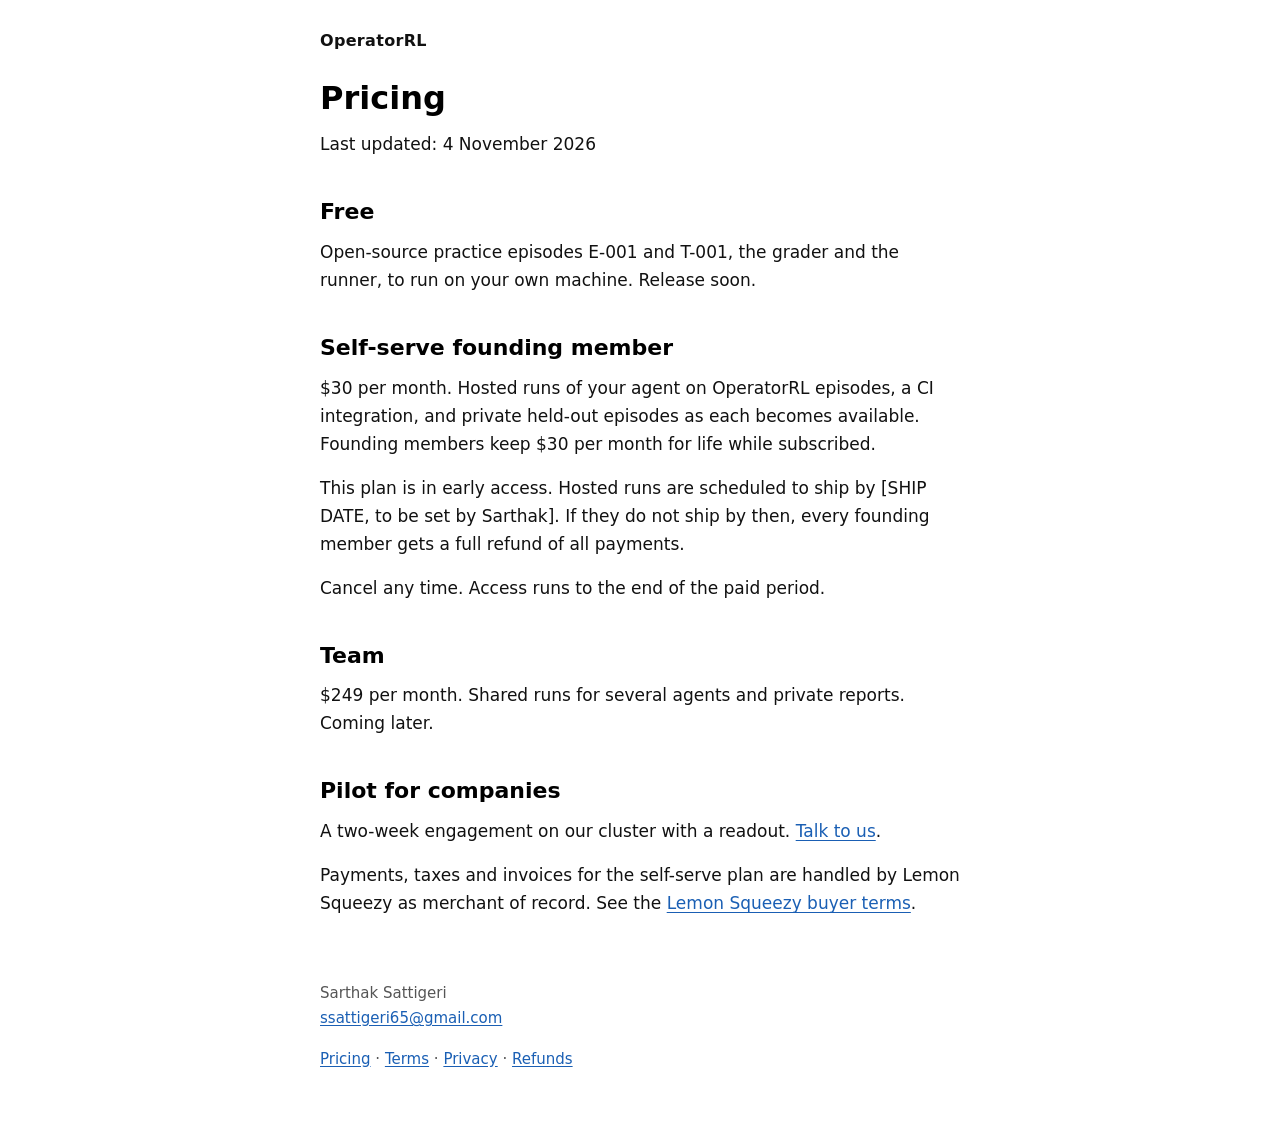
==== docs/pricing.html @ 85867a47 "OperatorRL website" ====
<!DOCTYPE html>
<html lang="en">
<head>
  <meta charset="utf-8">
  <meta name="viewport" content="width=device-width, initial-scale=1">
  <title>Pricing - OperatorRL</title>
  <meta name="description" content="OperatorRL plans: free open-source practice, a self-serve founding member plan, team access and a company pilot.">
  <link rel="stylesheet" href="style.css">
</head>
<body>
  <header>
    <p class="brand"><a href="index.html">OperatorRL</a></p>
  </header>

  <main>
    <h1>Pricing</h1>
    <p>Last updated: 4 November 2026</p>

    <h2>Free</h2>
    <p>Open-source practice episodes E-001 and T-001, the grader and the runner, to run on your own machine. Release soon.</p>

    <h2>Self-serve founding member</h2>
    <p>$30 per month. Hosted runs of your agent on OperatorRL episodes, a CI integration, and private held-out episodes as each becomes available. Founding members keep $30 per month for life while subscribed.</p>
    <p>This plan is in early access. Hosted runs are scheduled to ship by [SHIP DATE, to be set by Sarthak]. If they do not ship by then, every founding member gets a full refund of all payments.</p>
    <p>Cancel any time. Access runs to the end of the paid period.</p>

    <h2>Team</h2>
    <p>$249 per month. Shared runs for several agents and private reports. Coming later.</p>

    <h2>Pilot for companies</h2>
    <p>A two-week engagement on our cluster with a readout. <a href="mailto:ssattigeri65@gmail.com?subject=OperatorRL%20pilot">Talk to us</a>.</p>

    <p>Payments, taxes and invoices for the self-serve plan are handled by Lemon Squeezy as merchant of record. See the <a href="https://www.lemonsqueezy.com/buyer-terms">Lemon Squeezy buyer terms</a>.</p>
  </main>

  <footer>
    <p>Sarthak Sattigeri<br><a href="mailto:ssattigeri65@gmail.com">ssattigeri65@gmail.com</a></p>
    <p><a href="pricing.html">Pricing</a> · <a href="terms.html">Terms</a> · <a href="privacy.html">Privacy</a> · <a href="refunds.html">Refunds</a></p>
  </footer>
</body>
</html>
---- docs/style.css ----
:root {
  --accent: #1a5fb4;
  --text: #111;
  --muted: #555;
}

html {
  -webkit-text-size-adjust: 100%;
}

body {
  margin: 0;
  font-family: system-ui, -apple-system, "Segoe UI", Roboto, Helvetica, Arial, sans-serif;
  color: var(--text);
  background: #fff;
  font-size: 1.0625rem;
  line-height: 1.65;
}

header,
main,
footer {
  max-width: 40rem;
  margin-left: auto;
  margin-right: auto;
  padding-left: 1.25rem;
  padding-right: 1.25rem;
}

header {
  padding-top: 1.75rem;
}

.brand {
  margin: 0;
  font-weight: 600;
  font-size: 1rem;
  letter-spacing: 0.02em;
}

.brand a {
  color: inherit;
  text-decoration: none;
}

main {
  padding-top: 1.5rem;
  padding-bottom: 3rem;
}

footer {
  padding-bottom: 3rem;
  color: var(--muted);
  font-size: 0.9375rem;
}

h1,
h2,
h3 {
  color: #000;
  line-height: 1.25;
  font-weight: 650;
}

h1 {
  font-size: 2rem;
  margin: 0 0 0.75rem;
}

h2 {
  font-size: 1.375rem;
  margin: 2.5rem 0 0.75rem;
}

h3 {
  font-size: 1.0625rem;
  margin: 1.5rem 0 0.5rem;
}

p {
  margin: 0 0 1rem;
}

.lede {
  font-size: 1.125rem;
  line-height: 1.5;
}

a {
  color: var(--accent);
  text-decoration: underline;
  text-underline-offset: 0.15em;
}

a:hover {
  color: #0f4178;
}

a:focus-visible {
  outline: 2px solid var(--accent);
  outline-offset: 2px;
}

.button {
  display: inline-block;
  background: var(--accent);
  color: #fff;
  padding: 0.7rem 1.1rem;
  border-radius: 4px;
  font-weight: 600;
  text-decoration: none;
  line-height: 1.2;
}

.button:hover {
  background: #0f4178;
  color: #fff;
}

.button:focus-visible {
  outline: 2px solid var(--accent);
  outline-offset: 2px;
}

ul,
ol {
  margin: 0 0 1rem;
  padding-left: 1.5rem;
}

li {
  margin: 0 0 0.4rem;
}

table {
  width: 100%;
  border-collapse: collapse;
  margin: 0 0 1rem;
  font-size: 0.9375rem;
}

th,
td {
  border: 1px solid #ccc;
  padding: 0.4rem 0.6rem;
  text-align: left;
  vertical-align: top;
}

th {
  font-weight: 600;
}

code {
  font-family: ui-monospace, SFMono-Regular, Menlo, Consolas, monospace;
  font-size: 0.9em;
}

pre {
  font-family: ui-monospace, SFMono-Regular, Menlo, Consolas, monospace;
  font-size: 0.875rem;
  line-height: 1.5;
  white-space: pre-wrap;
  overflow-x: auto;
  background: #f5f5f5;
  padding: 0.75rem;
  border-radius: 4px;
  margin: 0 0 1rem;
}

pre code {
  font-size: inherit;
}

small {
  font-size: 0.875rem;
  color: var(--muted);
}

.muted {
  color: var(--muted);
}

.pass {
  color: #0a7a33;
  font-weight: 700;
}

.fail {
  color: #b3261e;
  font-weight: 700;
}

.verdict {
  margin: 0 0 1rem;
}

summary {
  cursor: pointer;
}

summary:focus-visible {
  outline: 2px solid var(--accent);
  outline-offset: 2px;
}

@media (max-width: 30rem) {
  table {
    display: block;
    overflow-x: auto;
  }
  th,
  td {
    padding: 0.3rem 0.4rem;
  }
}
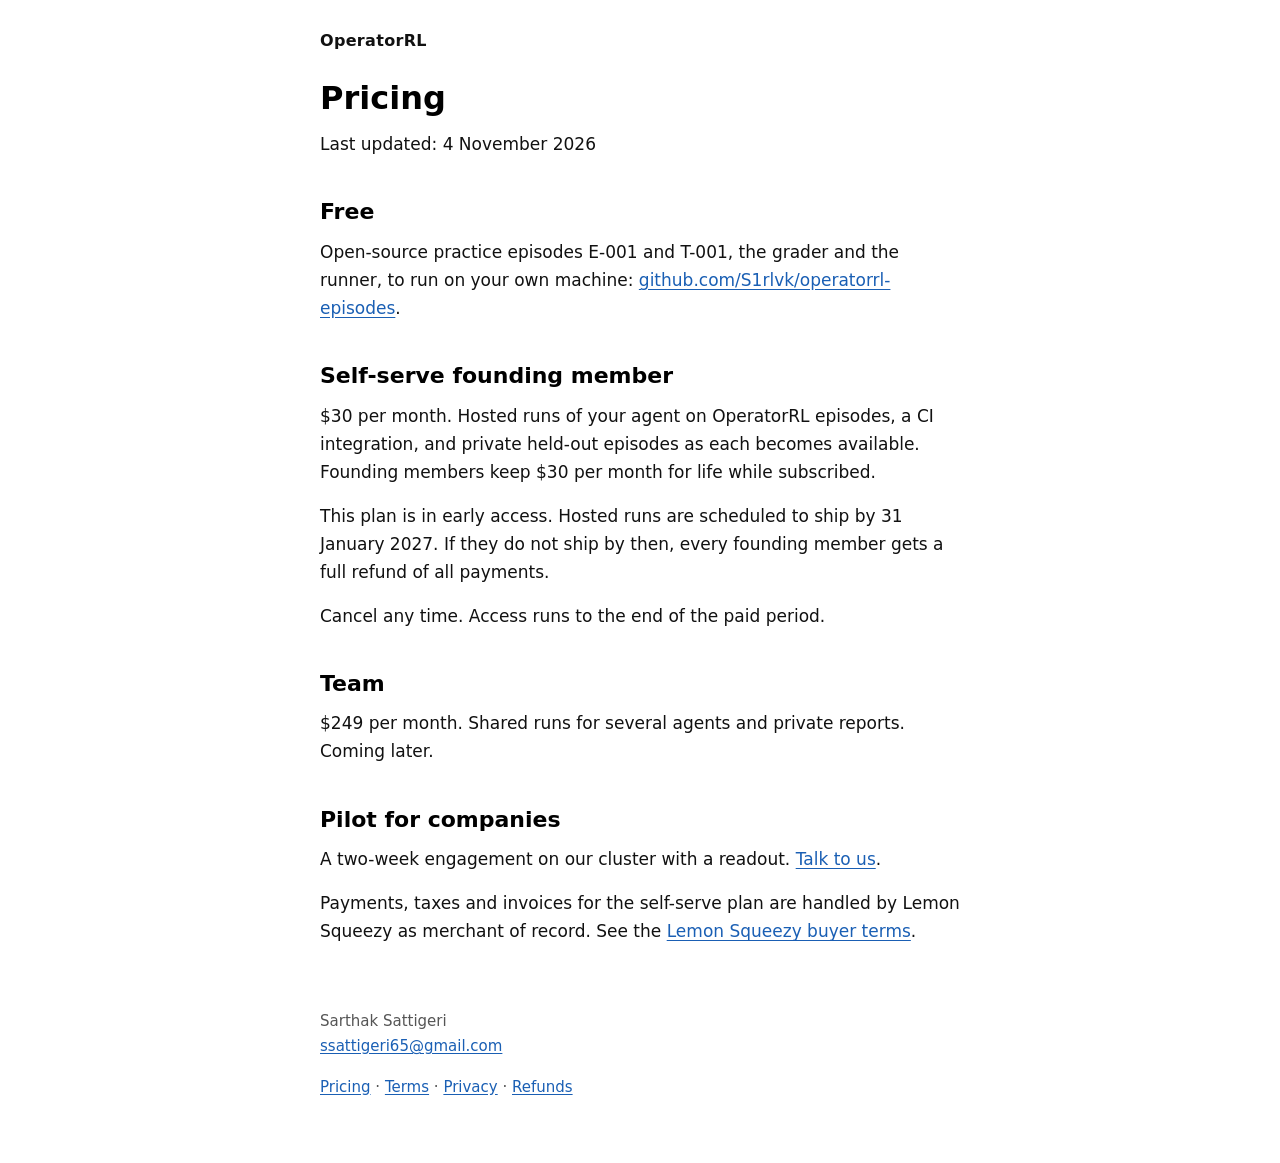
==== commit 8a15bd33: "Ship date and link to the open-source episodes" ====
--- a/docs/pricing.html
+++ b/docs/pricing.html
@@ -17,11 +17,11 @@
     <p>Last updated: 4 November 2026</p>
 
     <h2>Free</h2>
-    <p>Open-source practice episodes E-001 and T-001, the grader and the runner, to run on your own machine. Release soon.</p>
+    <p>Open-source practice episodes E-001 and T-001, the grader and the runner, to run on your own machine: <a href="https://github.com/S1rlvk/operatorrl-episodes">github.com/S1rlvk/operatorrl-episodes</a>.</p>
 
     <h2>Self-serve founding member</h2>
     <p>$30 per month. Hosted runs of your agent on OperatorRL episodes, a CI integration, and private held-out episodes as each becomes available. Founding members keep $30 per month for life while subscribed.</p>
-    <p>This plan is in early access. Hosted runs are scheduled to ship by [SHIP DATE, to be set by Sarthak]. If they do not ship by then, every founding member gets a full refund of all payments.</p>
+    <p>This plan is in early access. Hosted runs are scheduled to ship by 31 January 2027. If they do not ship by then, every founding member gets a full refund of all payments.</p>
     <p>Cancel any time. Access runs to the end of the paid period.</p>
 
     <h2>Team</h2>
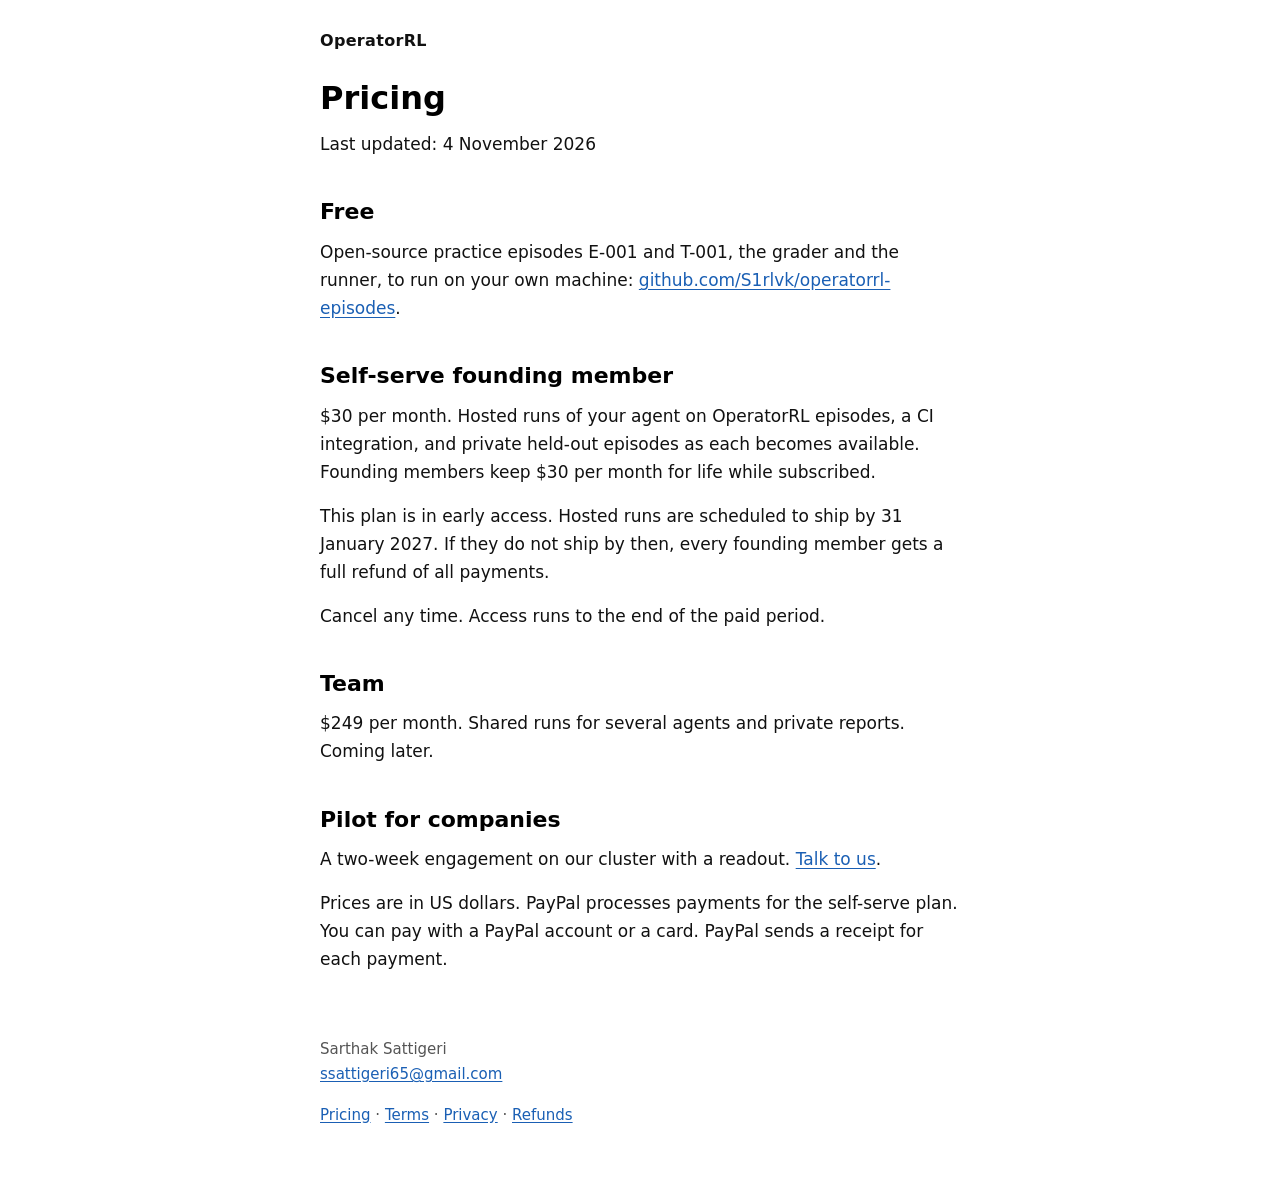
==== commit 8c2b36ef: "Site: PayPal processes payments, replace Lemon Squeezy text Co-Authored-By: Claude Opus 5.5 <noreply" ====
--- a/docs/pricing.html
+++ b/docs/pricing.html
@@ -30,7 +30,7 @@
     <h2>Pilot for companies</h2>
     <p>A two-week engagement on our cluster with a readout. <a href="mailto:ssattigeri65@gmail.com?subject=OperatorRL%20pilot">Talk to us</a>.</p>
 
-    <p>Payments, taxes and invoices for the self-serve plan are handled by Lemon Squeezy as merchant of record. See the <a href="https://www.lemonsqueezy.com/buyer-terms">Lemon Squeezy buyer terms</a>.</p>
+    <p>Prices are in US dollars. PayPal processes payments for the self-serve plan. You can pay with a PayPal account or a card. PayPal sends a receipt for each payment.</p>
   </main>
 
   <footer>
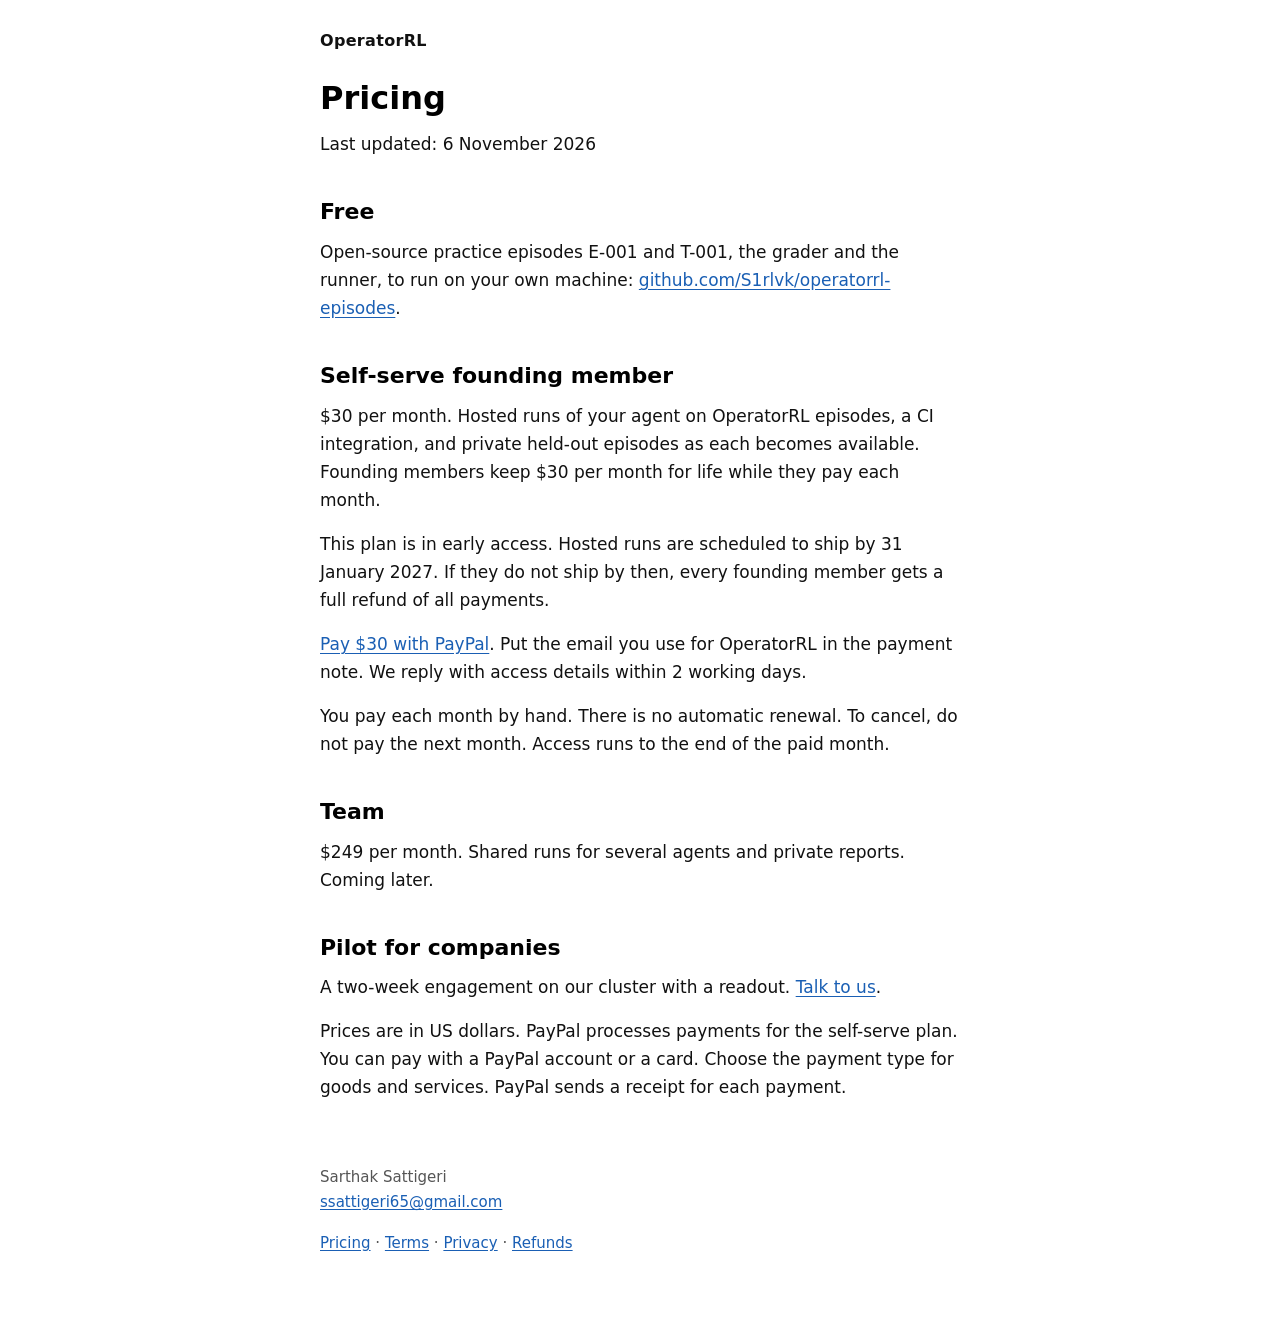
==== commit 3d0ad23c: "Pricing: PayPal.Me link, manual monthly payment, no auto-renewal Co-Authored-By: Claude Opus 5.5 <no" ====
--- a/docs/pricing.html
+++ b/docs/pricing.html
@@ -14,15 +14,16 @@
 
   <main>
     <h1>Pricing</h1>
-    <p>Last updated: 4 November 2026</p>
+    <p>Last updated: 6 November 2026</p>
 
     <h2>Free</h2>
     <p>Open-source practice episodes E-001 and T-001, the grader and the runner, to run on your own machine: <a href="https://github.com/S1rlvk/operatorrl-episodes">github.com/S1rlvk/operatorrl-episodes</a>.</p>
 
     <h2>Self-serve founding member</h2>
-    <p>$30 per month. Hosted runs of your agent on OperatorRL episodes, a CI integration, and private held-out episodes as each becomes available. Founding members keep $30 per month for life while subscribed.</p>
+    <p>$30 per month. Hosted runs of your agent on OperatorRL episodes, a CI integration, and private held-out episodes as each becomes available. Founding members keep $30 per month for life while they pay each month.</p>
     <p>This plan is in early access. Hosted runs are scheduled to ship by 31 January 2027. If they do not ship by then, every founding member gets a full refund of all payments.</p>
-    <p>Cancel any time. Access runs to the end of the paid period.</p>
+    <p><a href="https://www.paypal.com/paypalme/Sarthak2105/30USD">Pay $30 with PayPal</a>. Put the email you use for OperatorRL in the payment note. We reply with access details within 2 working days.</p>
+    <p>You pay each month by hand. There is no automatic renewal. To cancel, do not pay the next month. Access runs to the end of the paid month.</p>
 
     <h2>Team</h2>
     <p>$249 per month. Shared runs for several agents and private reports. Coming later.</p>
@@ -30,7 +31,7 @@
     <h2>Pilot for companies</h2>
     <p>A two-week engagement on our cluster with a readout. <a href="mailto:ssattigeri65@gmail.com?subject=OperatorRL%20pilot">Talk to us</a>.</p>
 
-    <p>Prices are in US dollars. PayPal processes payments for the self-serve plan. You can pay with a PayPal account or a card. PayPal sends a receipt for each payment.</p>
+    <p>Prices are in US dollars. PayPal processes payments for the self-serve plan. You can pay with a PayPal account or a card. Choose the payment type for goods and services. PayPal sends a receipt for each payment.</p>
   </main>
 
   <footer>
